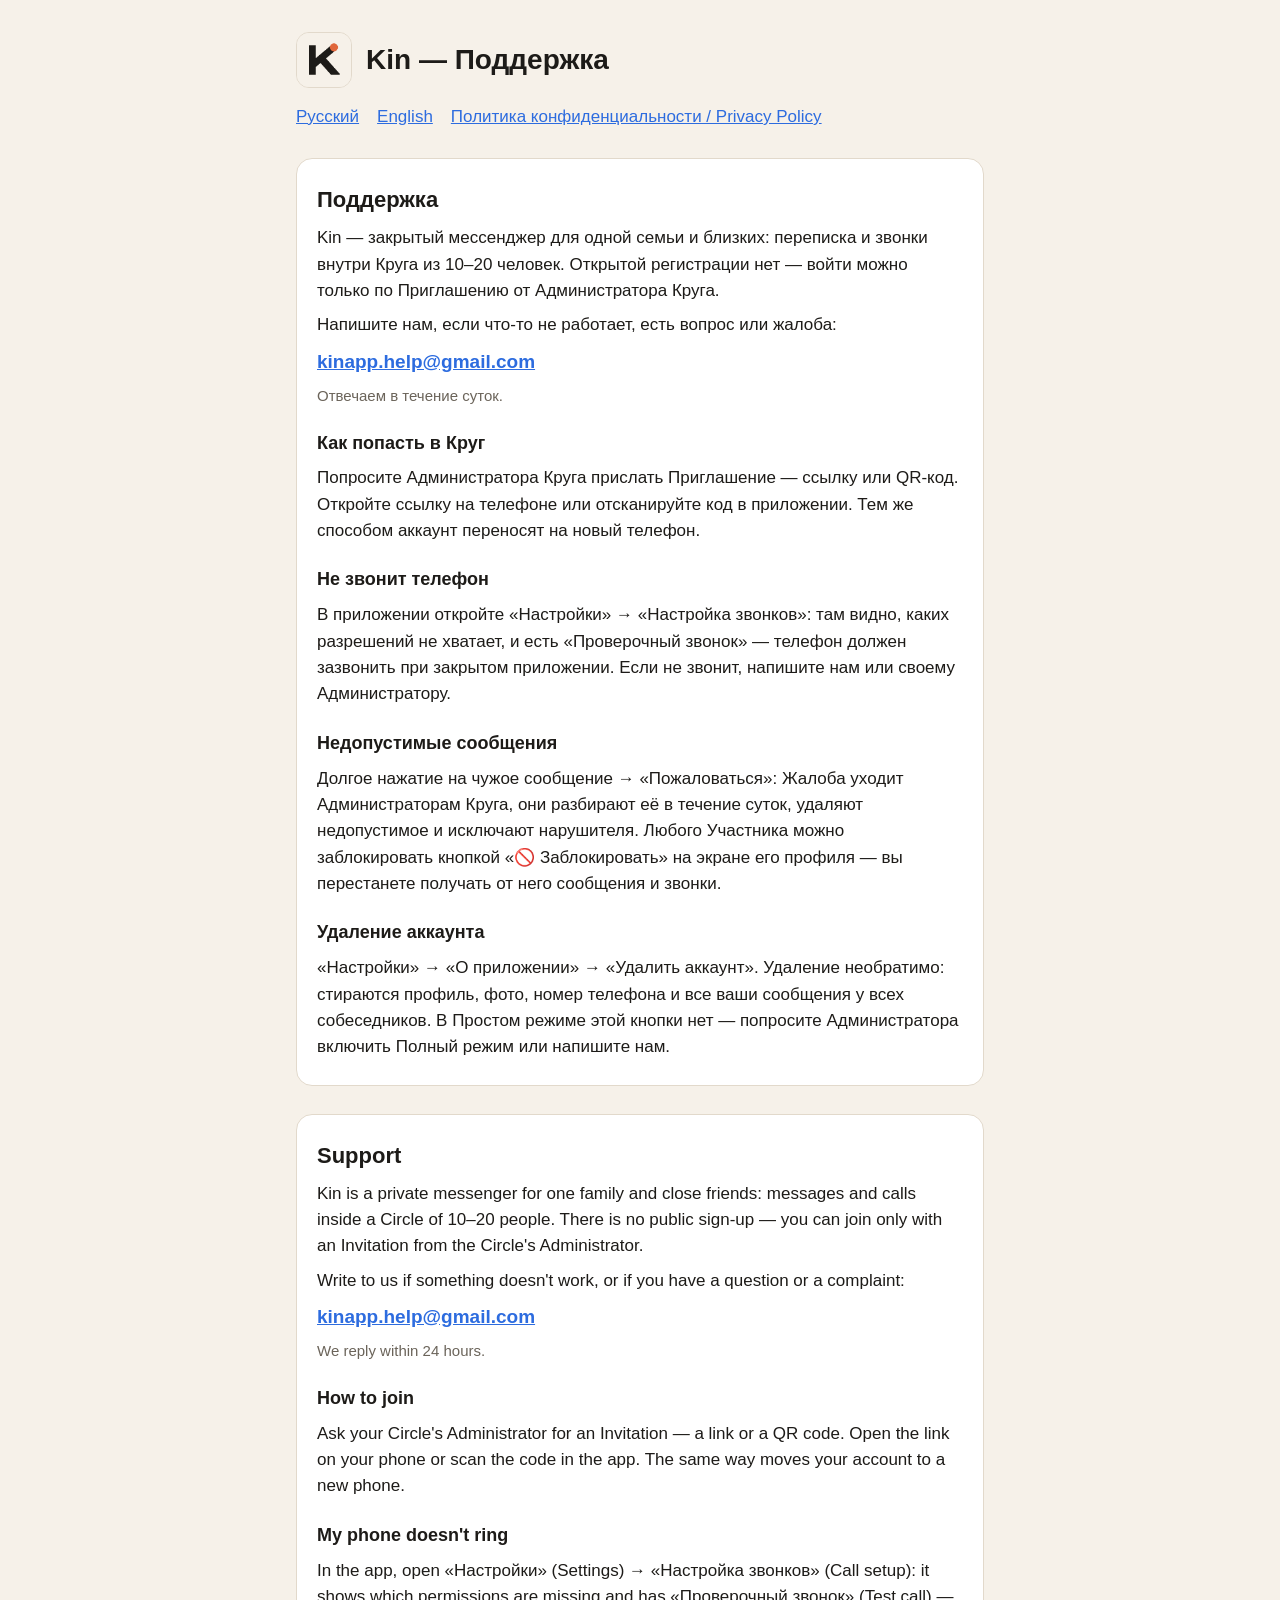
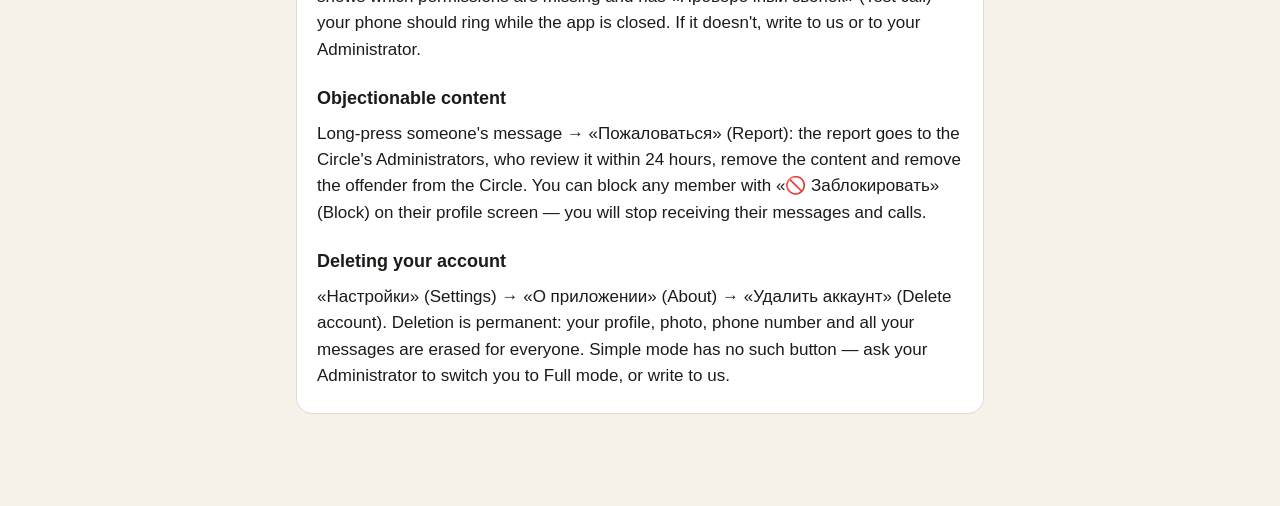
==== index.html @ d6e58851 "Обновление страниц Поддержки и Политики конфиденциальности" ====
<!doctype html>
<html lang="ru">
	<head>
		<meta charset="utf-8" />
		<meta name="viewport" content="width=device-width, initial-scale=1" />
		<meta name="robots" content="noindex" />
		<title>Kin — Поддержка / Support</title>
		<link rel="icon" href="icon.png" />
		<link rel="apple-touch-icon" href="icon.png" />
		<link rel="stylesheet" href="style.css" />
	</head>
	<body>
		<main>
			<header>
				<img src="icon.png" alt="" />
				<h1>Kin — Поддержка</h1>
			</header>
			<nav>
				<a href="#ru">Русский</a>
				<a href="#en">English</a>
				<a href="privacy.html">Политика конфиденциальности / Privacy Policy</a>
			</nav>

			<section id="ru" lang="ru">
				<h2>Поддержка</h2>
				<p>
					Kin — закрытый мессенджер для одной семьи и близких: переписка и звонки внутри Круга из 10–20 человек. Открытой
					регистрации нет — войти можно только по Приглашению от Администратора Круга.
				</p>
				<p>Напишите нам, если что-то не работает, есть вопрос или жалоба:</p>
				<p class="mail"><a href="mailto:kinapp.help@gmail.com">kinapp.help@gmail.com</a></p>
				<p class="muted">Отвечаем в течение суток.</p>

				<h3>Как попасть в Круг</h3>
				<p>
					Попросите Администратора Круга прислать Приглашение — ссылку или QR-код. Откройте ссылку на телефоне или
					отсканируйте код в приложении. Тем же способом аккаунт переносят на новый телефон.
				</p>

				<h3>Не звонит телефон</h3>
				<p>
					В приложении откройте «Настройки» → «Настройка звонков»: там видно, каких разрешений не хватает, и есть
					«Проверочный звонок» — телефон должен зазвонить при закрытом приложении. Если не звонит, напишите нам или
					своему Администратору.
				</p>

				<h3>Недопустимые сообщения</h3>
				<p>
					Долгое нажатие на чужое сообщение → «Пожаловаться»: Жалоба уходит Администраторам Круга, они разбирают её в
					течение суток, удаляют недопустимое и исключают нарушителя. Любого Участника можно заблокировать кнопкой
					«🚫 Заблокировать» на экране его профиля — вы перестанете получать от него сообщения и звонки.
				</p>

				<h3>Удаление аккаунта</h3>
				<p>
					«Настройки» → «О приложении» → «Удалить аккаунт». Удаление необратимо: стираются профиль, фото, номер
					телефона и все ваши сообщения у всех собеседников. В Простом режиме этой кнопки нет — попросите
					Администратора включить Полный режим или напишите нам.
				</p>
			</section>

			<section id="en" lang="en">
				<h2>Support</h2>
				<p>
					Kin is a private messenger for one family and close friends: messages and calls inside a Circle of 10–20
					people. There is no public sign-up — you can join only with an Invitation from the Circle's Administrator.
				</p>
				<p>Write to us if something doesn't work, or if you have a question or a complaint:</p>
				<p class="mail"><a href="mailto:kinapp.help@gmail.com">kinapp.help@gmail.com</a></p>
				<p class="muted">We reply within 24 hours.</p>

				<h3>How to join</h3>
				<p>
					Ask your Circle's Administrator for an Invitation — a link or a QR code. Open the link on your phone or scan
					the code in the app. The same way moves your account to a new phone.
				</p>

				<h3>My phone doesn't ring</h3>
				<p>
					In the app, open «Настройки» (Settings) → «Настройка звонков» (Call setup): it shows which permissions are
					missing and has «Проверочный звонок» (Test call) — your phone should ring while the app is closed. If it doesn't, write to us or to your Administrator.
				</p>

				<h3>Objectionable content</h3>
				<p>
					Long-press someone's message → «Пожаловаться» (Report): the report goes to the Circle's Administrators, who review it within 24
					hours, remove the content and remove the offender from the Circle. You can block any member with «🚫 Заблокировать» (Block) on their
					profile screen — you will stop receiving their messages and calls.
				</p>

				<h3>Deleting your account</h3>
				<p>
					«Настройки» (Settings) → «О приложении» (About) → «Удалить аккаунт» (Delete account). Deletion is permanent: your profile, photo, phone number and all your
					messages are erased for everyone. Simple mode has no such button — ask your Administrator to switch you to Full
					mode, or write to us.
				</p>
			</section>
		</main>
	</body>
</html>
---- style.css ----
/* Та же тёплая палитра, что в приложении (apps/mobile/src/ui/theme.ts). */
:root {
	--background: #f6f1e9;
	--text: #1d1b18;
	--muted: #6b645a;
	--card: #ffffff;
	--line: #e2d9cb;
	--accent: #e0663a;
	--link: #2d6cdf;
	color-scheme: light dark;
}

@media (prefers-color-scheme: dark) {
	:root {
		--background: #111214;
		--text: #f2f2f2;
		--muted: #9a9a9f;
		--card: #1d1e21;
		--line: #2e2f33;
		--link: #4d8dff;
	}
}

* {
	box-sizing: border-box;
}

body {
	margin: 0;
	background: var(--background);
	color: var(--text);
	font: 17px/1.55 -apple-system, BlinkMacSystemFont, 'Segoe UI', Roboto, Helvetica, Arial, sans-serif;
}

main {
	max-width: 720px;
	margin: 0 auto;
	padding: 32px 16px 64px;
}

header {
	display: flex;
	align-items: center;
	gap: 14px;
	margin-bottom: 8px;
}

header img {
	flex: none;
	width: 56px;
	height: 56px;
	border-radius: 13px;
	border: 1px solid var(--line);
}

header h1 {
	min-width: 0;
	margin: 0;
	font-size: clamp(22px, 6vw, 28px);
	line-height: 1.2;
	overflow-wrap: anywhere;
}

nav {
	display: flex;
	flex-wrap: wrap;
	gap: 6px 18px;
	margin: 16px 0 28px;
	color: var(--muted);
}

a {
	color: var(--link);
}

section {
	background: var(--card);
	border: 1px solid var(--line);
	border-radius: 16px;
	padding: 4px clamp(14px, 4vw, 20px) 16px;
	margin-bottom: 28px;
}

h2 {
	font-size: 22px;
	margin: 20px 0 8px;
}

h3 {
	font-size: 18px;
	margin: 22px 0 6px;
}

p,
ul {
	margin: 8px 0;
}

li + li {
	margin-top: 4px;
}

.muted {
	color: var(--muted);
	font-size: 15px;
}

.mail {
	font-size: 19px;
	font-weight: 600;
	overflow-wrap: anywhere;
}
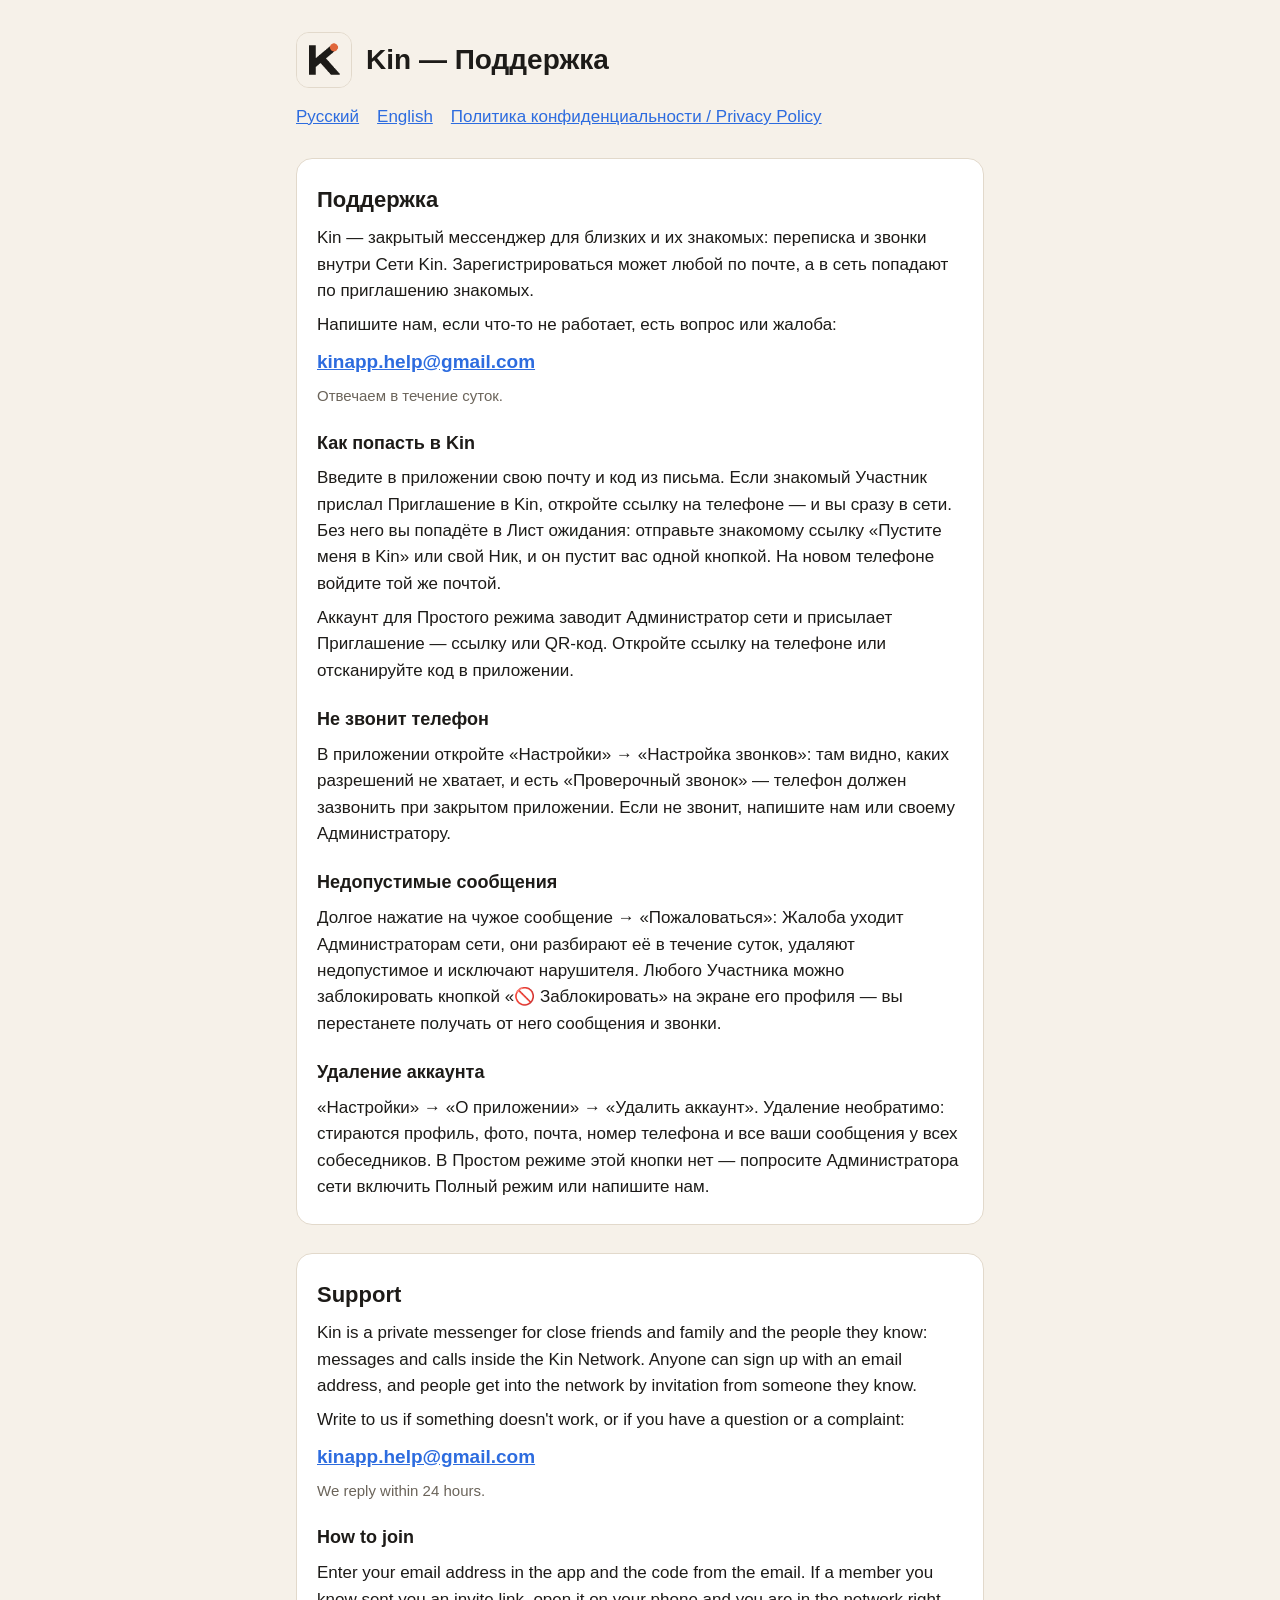
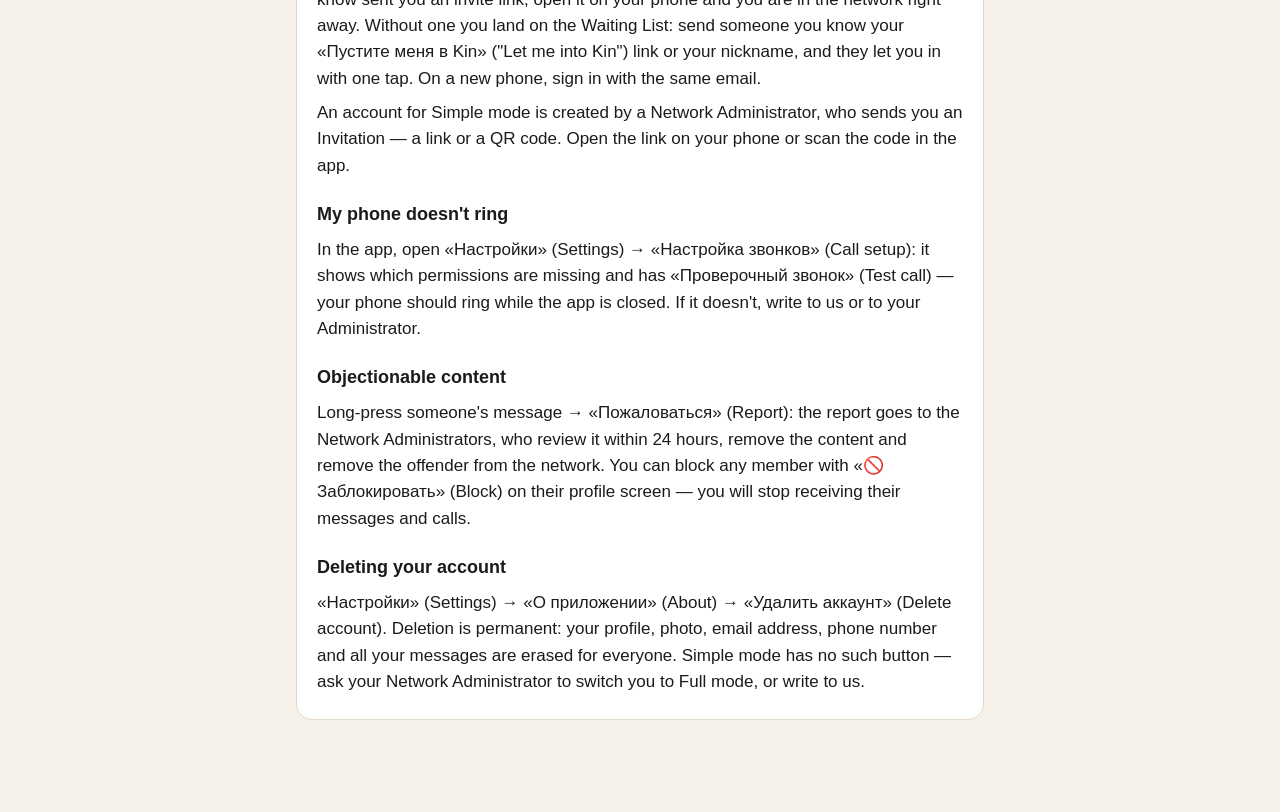
==== commit c0775637: "Обновление страниц Поддержки и Политики конфиденциальности" ====
--- a/index.html
+++ b/index.html
@@ -24,17 +24,22 @@
 			<section id="ru" lang="ru">
 				<h2>Поддержка</h2>
 				<p>
-					Kin — закрытый мессенджер для одной семьи и близких: переписка и звонки внутри Круга из 10–20 человек. Открытой
-					регистрации нет — войти можно только по Приглашению от Администратора Круга.
+					Kin — закрытый мессенджер для близких и их знакомых: переписка и звонки внутри Сети Kin. Зарегистрироваться
+					может любой по почте, а в сеть попадают по приглашению знакомых.
 				</p>
 				<p>Напишите нам, если что-то не работает, есть вопрос или жалоба:</p>
 				<p class="mail"><a href="mailto:kinapp.help@gmail.com">kinapp.help@gmail.com</a></p>
 				<p class="muted">Отвечаем в течение суток.</p>
 
-				<h3>Как попасть в Круг</h3>
+				<h3>Как попасть в Kin</h3>
 				<p>
-					Попросите Администратора Круга прислать Приглашение — ссылку или QR-код. Откройте ссылку на телефоне или
-					отсканируйте код в приложении. Тем же способом аккаунт переносят на новый телефон.
+					Введите в приложении свою почту и код из письма. Если знакомый Участник прислал Приглашение в Kin, откройте
+					ссылку на телефоне — и вы сразу в сети. Без него вы попадёте в Лист ожидания: отправьте знакомому ссылку
+					«Пустите меня в Kin» или свой Ник, и он пустит вас одной кнопкой. На новом телефоне войдите той же почтой.
+				</p>
+				<p>
+					Аккаунт для Простого режима заводит Администратор сети и присылает Приглашение — ссылку или QR-код. Откройте
+					ссылку на телефоне или отсканируйте код в приложении.
 				</p>
 
 				<h3>Не звонит телефон</h3>
@@ -46,24 +51,25 @@
 
 				<h3>Недопустимые сообщения</h3>
 				<p>
-					Долгое нажатие на чужое сообщение → «Пожаловаться»: Жалоба уходит Администраторам Круга, они разбирают её в
+					Долгое нажатие на чужое сообщение → «Пожаловаться»: Жалоба уходит Администраторам сети, они разбирают её в
 					течение суток, удаляют недопустимое и исключают нарушителя. Любого Участника можно заблокировать кнопкой
 					«🚫 Заблокировать» на экране его профиля — вы перестанете получать от него сообщения и звонки.
 				</p>
 
 				<h3>Удаление аккаунта</h3>
 				<p>
-					«Настройки» → «О приложении» → «Удалить аккаунт». Удаление необратимо: стираются профиль, фото, номер
-					телефона и все ваши сообщения у всех собеседников. В Простом режиме этой кнопки нет — попросите
-					Администратора включить Полный режим или напишите нам.
+					«Настройки» → «О приложении» → «Удалить аккаунт». Удаление необратимо: стираются профиль, фото, почта,
+					номер телефона и все ваши сообщения у всех собеседников. В Простом режиме этой кнопки нет — попросите
+					Администратора сети включить Полный режим или напишите нам.
 				</p>
 			</section>
 
 			<section id="en" lang="en">
 				<h2>Support</h2>
 				<p>
-					Kin is a private messenger for one family and close friends: messages and calls inside a Circle of 10–20
-					people. There is no public sign-up — you can join only with an Invitation from the Circle's Administrator.
+					Kin is a private messenger for close friends and family and the people they know: messages and calls inside
+					the Kin Network. Anyone can sign up with an email address, and people get into the network by invitation
+					from someone they know.
 				</p>
 				<p>Write to us if something doesn't work, or if you have a question or a complaint:</p>
 				<p class="mail"><a href="mailto:kinapp.help@gmail.com">kinapp.help@gmail.com</a></p>
@@ -71,8 +77,14 @@
 
 				<h3>How to join</h3>
 				<p>
-					Ask your Circle's Administrator for an Invitation — a link or a QR code. Open the link on your phone or scan
-					the code in the app. The same way moves your account to a new phone.
+					Enter your email address in the app and the code from the email. If a member you know sent you an invite
+					link, open it on your phone and you are in the network right away. Without one you land on the Waiting
+					List: send someone you know your «Пустите меня в Kin» ("Let me into Kin") link or your nickname, and they
+					let you in with one tap. On a new phone, sign in with the same email.
+				</p>
+				<p>
+					An account for Simple mode is created by a Network Administrator, who sends you an Invitation — a link or a
+					QR code. Open the link on your phone or scan the code in the app.
 				</p>
 
 				<h3>My phone doesn't ring</h3>
@@ -83,15 +95,15 @@
 
 				<h3>Objectionable content</h3>
 				<p>
-					Long-press someone's message → «Пожаловаться» (Report): the report goes to the Circle's Administrators, who review it within 24
-					hours, remove the content and remove the offender from the Circle. You can block any member with «🚫 Заблокировать» (Block) on their
+					Long-press someone's message → «Пожаловаться» (Report): the report goes to the Network Administrators, who review it within 24
+					hours, remove the content and remove the offender from the network. You can block any member with «🚫 Заблокировать» (Block) on their
 					profile screen — you will stop receiving their messages and calls.
 				</p>
 
 				<h3>Deleting your account</h3>
 				<p>
-					«Настройки» (Settings) → «О приложении» (About) → «Удалить аккаунт» (Delete account). Deletion is permanent: your profile, photo, phone number and all your
-					messages are erased for everyone. Simple mode has no such button — ask your Administrator to switch you to Full
+					«Настройки» (Settings) → «О приложении» (About) → «Удалить аккаунт» (Delete account). Deletion is permanent: your profile, photo, email address, phone number and
+					all your messages are erased for everyone. Simple mode has no such button — ask your Network Administrator to switch you to Full
 					mode, or write to us.
 				</p>
 			</section>
